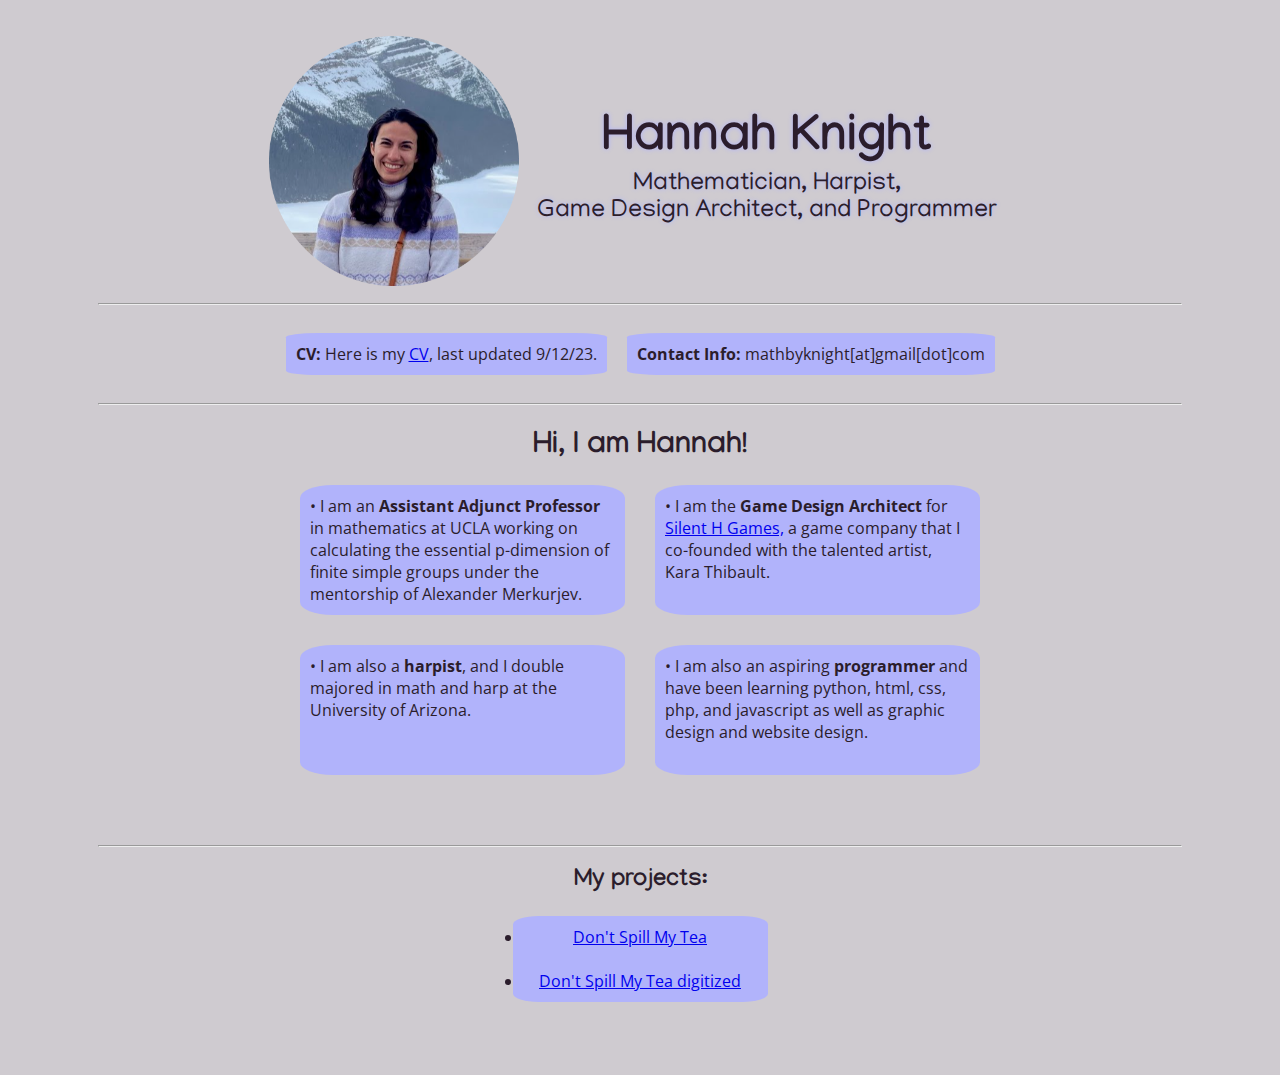
==== index.html @ ef08a3a3 "Fixed grammar" ====
<!DOCTYPE html>
<html lang="en">
    <head>
        <meta charset="UTF-8">
        <meta name="viewport" content="width=device-width, initial-scale=1.0">
        <title>Hannah's Website</title>
        <link
            rel="stylesheet"
            href="./style.css"
        />
        <link rel="preconnect" href="https://fonts.googleapis.com">
        <link rel="preconnect" href="https://fonts.gstatic.com" crossorigin>
        <link href="https://fonts.googleapis.com/css2?family=Manjari:wght@400;700&display=swap" rel="stylesheet">
        <link href="https://fonts.googleapis.com/css2?family=Open+Sans:ital,wght@0,300..800;1,300..800&display=swap" rel="stylesheet">
    </head>

    <body>
       <table class="center-table shadowed manjari">
            <tr>
                <td style="width:fit-content; margin-right:0"><img src="./assets/images/website_photo_circle.png" style="width: min(42vw, 250px)" /></td>
                <td style="width:fit-content; padding: 15px; margin-left:0; text-align:center"> 
                    <h1 style="font-size: min(50px,7vw); margin-bottom:0">Hannah Knight </h1>
                     <p style="margin-top:0; font-size: min(25px, 4vw)">Mathematician, Harpist,
                    <br>Game Design Architect, and Programmer</p>
                </td>
            </tr>
        </table>
        <hr>

        <div id="info">
        
        <p class="center-text light-background" style="min-width: 160px"> <span style="font-weight: bold">CV:</span> Here is my <a href="./public/cv.html">CV</a>, 
            last updated 9/12/23.</p>
            
        <p class="center-text light-background"style="min-width: 250px"> <span style="font-weight: bold">Contact Info:</span> mathbyknight[at]gmail[dot]com</p>

         </div>

        <hr>
        
        <h2 class="manjari" style="font-size: min(30px, 7vw); margin-bottom:0; text-align: center">Hi, I am Hannah! </h2>
        <div id="intro">
            <p class="light-background">&#x2022; I am an <span class="emph">Assistant Adjunct Professor</span> in mathematics at UCLA working 
                on calculating the essential p-dimension of finite simple groups under 
                the mentorship of Alexander Merkurjev. </p>
            <p class="light-background">&#x2022; I am the <span class="emph">Game Design Architect</span> for 
                <a href = "https://www.silenthgames.com/"> Silent H Games,</a> 
                a game company that I co-founded with the talented artist, Kara Thibault. </p>
            <p class="light-background">&#x2022; I am also a <span class="emph">harpist</span>, and I double majored in math and harp
                at the University of Arizona.</p>
            <p class="light-background">&#x2022; I am also an aspiring <span class="emph">programmer</span> and have been learning python, html, css, php, and javascript as well as graphic design and website design.</p>
            </p>
        </div>

         <hr>
    

        

        <div class="center-text" style="width:fit-content; margin-left: auto; margin-right: auto">
        <h2 class="manjari" style="min-width: 275px"> My projects: </h2>
            <div class="light-background" style="margin-bottom: 40px">
                <li><a href="https://silenthgames.bigcartel.com/product/don-t-spill-my-tea">Don't Spill My Tea</a></li>
                <br>
                <li><a href="./public/teapot_game_project.html">Don't Spill My Tea digitized</a></li>
            </div>
        </div>

    </body>





</html>
---- style.css ----
body {padding-top: 25px; padding-right: 7vw; padding-bottom: 25px; padding-left: 7vw; 
    background-color: #cfcbd0; color: #2B1D2C; font-size: 16px; font-family: Open Sans}

table.center-table {margin-left: auto; margin-right: auto} 

.center-text {text-align: center}  

ul.center-ul {
    text-align: left;
  }
 

.light-background {
    padding: 10px;
    background-color: rgb(177, 179, 251);
    border-radius: 10%;
    margin: 10px;
}

.manjari {
    font-family: 'Manjari', cursive;
}
.shadowed {
    text-shadow: 0 0 5px rgb(177, 179, 251);
}

.emph {
    font-weight: bold;
}

@media (min-width: 700px) { 
    #info {
    display: flex;
    justify-content: center;
    margin-left: auto;
    margin-right: auto;
    padding: 10px;
    }
}

@media (max-width: 700px) { 
    #info {
    display: grid;
    justify-content: center;
    margin-left: auto;
    margin-right: auto;
    padding: 5px;
    }
}

@media (max-width: 800px) {
    #intro {
    margin-left: auto;
    margin-right: auto;
    padding: 5px;
    min-width: 275px;
    max-width: 340px;
    border-radius:5%;
    }
    hr {
    min-width: 275px;
    }
}


@media (min-width: 800px) {
    #intro {
        display: grid;
        grid-template-columns: 1fr 1fr;
        grid-template-rows: 1fr 1fr;
        gap: 10px;
        justify-content: center;
        margin-left: auto;
        margin-right: auto;
        padding: 10px;
        max-width: 700px;
        }
}
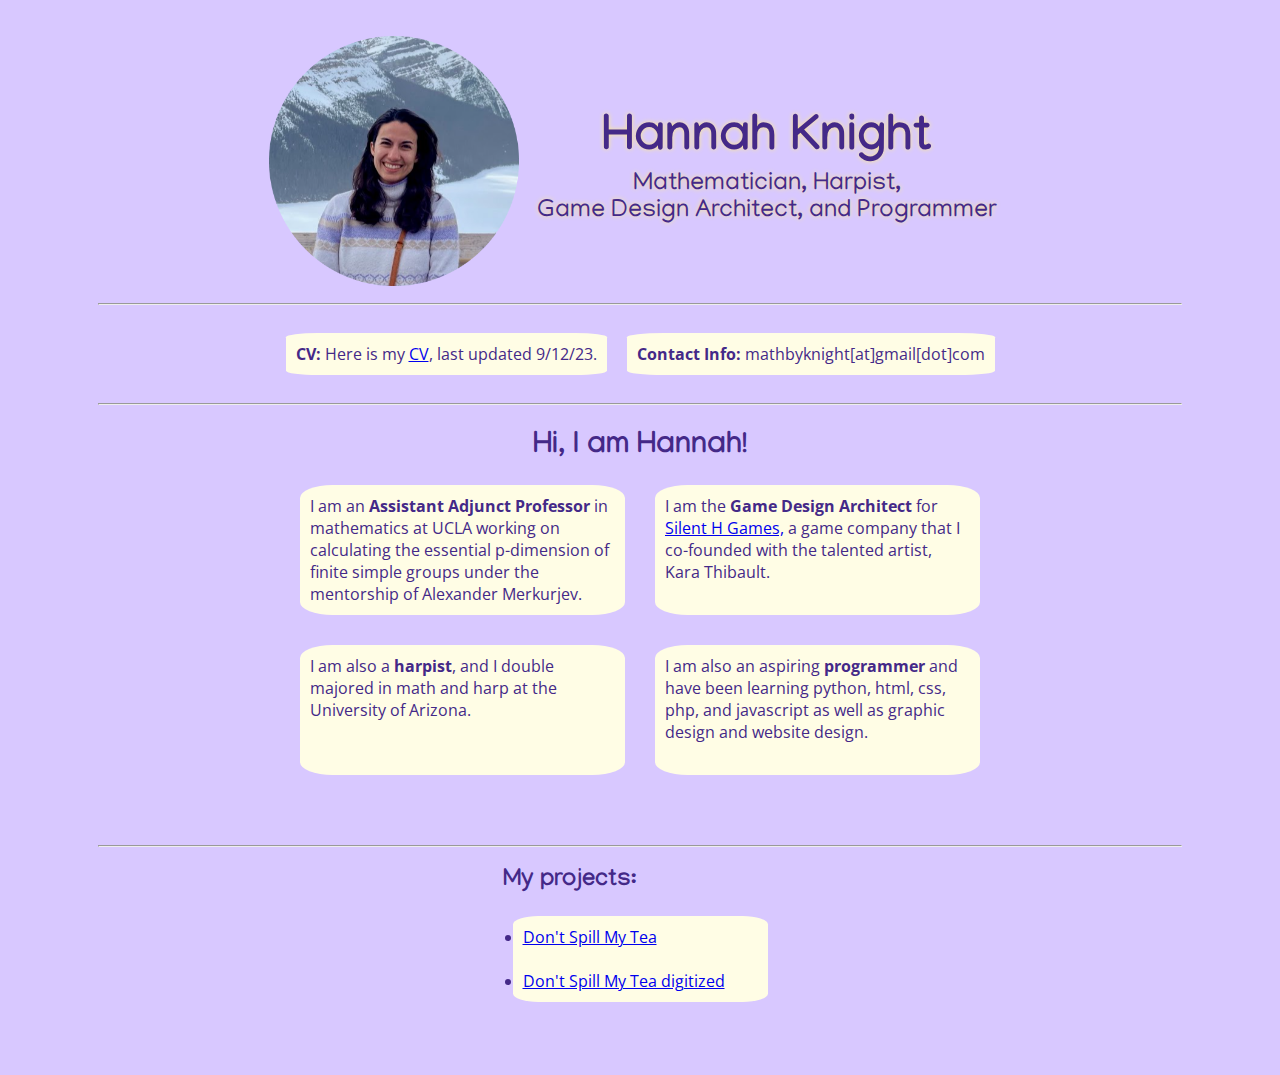
==== commit 40f4ecd4: "Update index.html" ====
--- a/index.html
+++ b/index.html
@@ -29,10 +29,10 @@
 
         <div id="info">
         
-        <p class="center-text light-background" style="min-width: 160px"> <span style="font-weight: bold">CV:</span> Here is my <a href="./public/cv.html">CV</a>, 
+        <p class="light-background" style="min-width: 160px"> <span style="font-weight: bold">CV:</span> Here is my <a href="./public/cv.html">CV</a>, 
             last updated 9/12/23.</p>
             
-        <p class="center-text light-background"style="min-width: 250px"> <span style="font-weight: bold">Contact Info:</span> mathbyknight[at]gmail[dot]com</p>
+        <p class="light-background"style="min-width: 250px"> <span style="font-weight: bold">Contact Info:</span> mathbyknight[at]gmail[dot]com</p>
 
          </div>
 
@@ -40,15 +40,15 @@
         
         <h2 class="manjari" style="font-size: min(30px, 7vw); margin-bottom:0; text-align: center">Hi, I am Hannah! </h2>
         <div id="intro">
-            <p class="light-background">&#x2022; I am an <span class="emph">Assistant Adjunct Professor</span> in mathematics at UCLA working 
+            <p class="light-background">I am an <span class="emph">Assistant Adjunct Professor</span> in mathematics at UCLA working 
                 on calculating the essential p-dimension of finite simple groups under 
                 the mentorship of Alexander Merkurjev. </p>
-            <p class="light-background">&#x2022; I am the <span class="emph">Game Design Architect</span> for 
+            <p class="light-background">I am the <span class="emph">Game Design Architect</span> for 
                 <a href = "https://www.silenthgames.com/"> Silent H Games,</a> 
                 a game company that I co-founded with the talented artist, Kara Thibault. </p>
-            <p class="light-background">&#x2022; I am also a <span class="emph">harpist</span>, and I double majored in math and harp
+            <p class="light-background">I am also a <span class="emph">harpist</span>, and I double majored in math and harp
                 at the University of Arizona.</p>
-            <p class="light-background">&#x2022; I am also an aspiring <span class="emph">programmer</span> and have been learning python, html, css, php, and javascript as well as graphic design and website design.</p>
+            <p class="light-background">I am also an aspiring <span class="emph">programmer</span> and have been learning python, html, css, php, and javascript as well as graphic design and website design.</p>
             </p>
         </div>
 
@@ -57,7 +57,7 @@
 
         
 
-        <div class="center-text" style="width:fit-content; margin-left: auto; margin-right: auto">
+        <div style="width:fit-content; margin-left: auto; margin-right: auto">
         <h2 class="manjari" style="min-width: 275px"> My projects: </h2>
             <div class="light-background" style="margin-bottom: 40px">
                 <li><a href="https://silenthgames.bigcartel.com/product/don-t-spill-my-tea">Don't Spill My Tea</a></li>
@@ -72,4 +72,4 @@
 
 
 
-</html>+</html>
--- a/style.css
+++ b/style.css
@@ -1,5 +1,5 @@
 body {padding-top: 25px; padding-right: 7vw; padding-bottom: 25px; padding-left: 7vw; 
-    background-color: #cfcbd0; color: #2B1D2C; font-size: 16px; font-family: Open Sans}
+    background-color: rgb(216,200,255); color: rgb(68,41,136); font-size: 16px; font-family: Open Sans}
 
 table.center-table {margin-left: auto; margin-right: auto} 
 
@@ -12,7 +12,7 @@
 
 .light-background {
     padding: 10px;
-    background-color: rgb(177, 179, 251);
+    background-color: rgb(255,253,229);
     border-radius: 10%;
     margin: 10px;
 }
@@ -21,7 +21,7 @@
     font-family: 'Manjari', cursive;
 }
 .shadowed {
-    text-shadow: 0 0 5px rgb(177, 179, 251);
+    text-shadow: 0 0 5px rgb(255,236,134);
 }
 
 .emph {
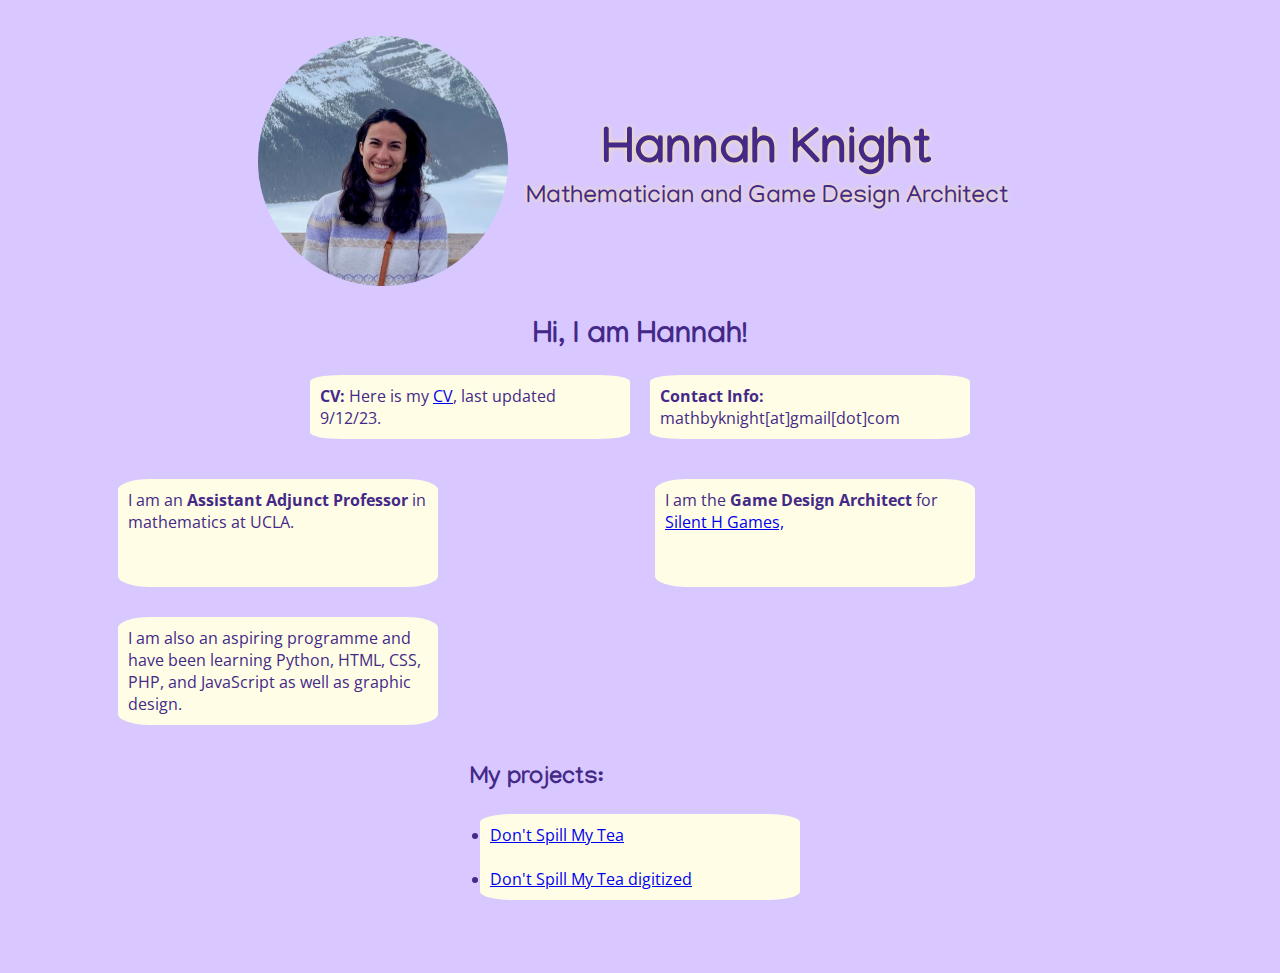
==== commit 023d7aab: "Update index.html" ====
--- a/index.html
+++ b/index.html
@@ -20,12 +20,12 @@
                 <td style="width:fit-content; margin-right:0"><img src="./assets/images/website_photo_circle.png" style="width: min(42vw, 250px)" /></td>
                 <td style="width:fit-content; padding: 15px; margin-left:0; text-align:center"> 
                     <h1 style="font-size: min(50px,7vw); margin-bottom:0">Hannah Knight </h1>
-                     <p style="margin-top:0; font-size: min(25px, 4vw)">Mathematician, Harpist,
-                    <br>Game Design Architect, and Programmer</p>
+                     <p style="margin-top:0; font-size: min(25px, 4vw)">Mathematician and Game Design Architect</p>
                 </td>
             </tr>
         </table>
-        <hr>
+
+        <h2 class="manjari" style="font-size: min(30px, 7vw); margin-bottom:0; text-align: center">Hi, I am Hannah! </h2>
 
         <div id="info">
         
@@ -36,26 +36,15 @@
 
          </div>
 
-        <hr>
-        
-        <h2 class="manjari" style="font-size: min(30px, 7vw); margin-bottom:0; text-align: center">Hi, I am Hannah! </h2>
+    
         <div id="intro">
-            <p class="light-background">I am an <span class="emph">Assistant Adjunct Professor</span> in mathematics at UCLA working 
-                on calculating the essential p-dimension of finite simple groups under 
-                the mentorship of Alexander Merkurjev. </p>
+            <p class="light-background">I am an <span class="emph">Assistant Adjunct Professor</span> in mathematics at UCLA. </p>
             <p class="light-background">I am the <span class="emph">Game Design Architect</span> for 
-                <a href = "https://www.silenthgames.com/"> Silent H Games,</a> 
-                a game company that I co-founded with the talented artist, Kara Thibault. </p>
-            <p class="light-background">I am also a <span class="emph">harpist</span>, and I double majored in math and harp
-                at the University of Arizona.</p>
-            <p class="light-background">I am also an aspiring <span class="emph">programmer</span> and have been learning python, html, css, php, and javascript as well as graphic design and website design.</p>
+                <a href = "https://www.silenthgames.com/"> Silent H Games,</a></p>
+            <p class="light-background">I am also an aspiring programme and have been learning Python, HTML, CSS, PHP, and JavaScript as well as graphic design.</p>
             </p>
         </div>
 
-         <hr>
-    
-
-        
 
         <div style="width:fit-content; margin-left: auto; margin-right: auto">
         <h2 class="manjari" style="min-width: 275px"> My projects: </h2>
--- a/style.css
+++ b/style.css
@@ -15,6 +15,7 @@
     background-color: rgb(255,253,229);
     border-radius: 10%;
     margin: 10px;
+    width: 300px;
 }
 
 .manjari {
@@ -57,9 +58,6 @@
     max-width: 340px;
     border-radius:5%;
     }
-    hr {
-    min-width: 275px;
-    }
 }
 
 
@@ -73,7 +71,6 @@
         margin-left: auto;
         margin-right: auto;
         padding: 10px;
-        max-width: 700px;
         }
 }
 
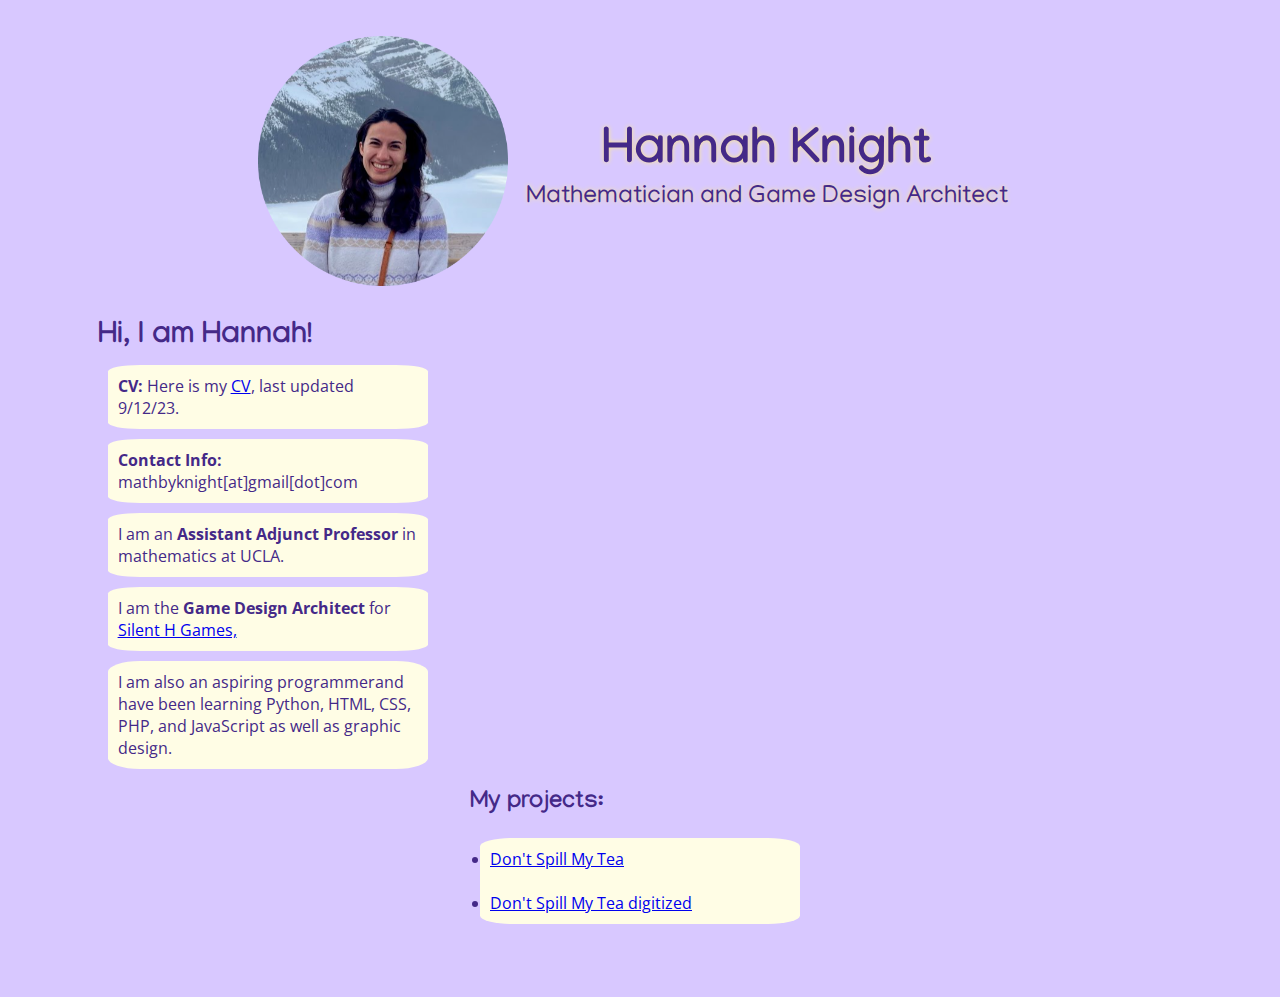
==== commit b5abd0bf: "Update index.html" ====
--- a/index.html
+++ b/index.html
@@ -25,7 +25,7 @@
             </tr>
         </table>
 
-        <h2 class="manjari" style="font-size: min(30px, 7vw); margin-bottom:0; text-align: center">Hi, I am Hannah! </h2>
+        <h2 class="manjari" style="font-size: min(30px, 7vw); margin-bottom:0">Hi, I am Hannah! </h2>
 
         <div id="info">
         
@@ -41,7 +41,7 @@
             <p class="light-background">I am an <span class="emph">Assistant Adjunct Professor</span> in mathematics at UCLA. </p>
             <p class="light-background">I am the <span class="emph">Game Design Architect</span> for 
                 <a href = "https://www.silenthgames.com/"> Silent H Games,</a></p>
-            <p class="light-background">I am also an aspiring programme and have been learning Python, HTML, CSS, PHP, and JavaScript as well as graphic design.</p>
+            <p class="light-background">I am also an aspiring programmerand have been learning Python, HTML, CSS, PHP, and JavaScript as well as graphic design.</p>
             </p>
         </div>
 
--- a/style.css
+++ b/style.css
@@ -30,47 +30,5 @@
 }
 
 @media (min-width: 700px) { 
-    #info {
-    display: flex;
-    justify-content: center;
-    margin-left: auto;
-    margin-right: auto;
-    padding: 10px;
-    }
 }
 
-@media (max-width: 700px) { 
-    #info {
-    display: grid;
-    justify-content: center;
-    margin-left: auto;
-    margin-right: auto;
-    padding: 5px;
-    }
-}
-
-@media (max-width: 800px) {
-    #intro {
-    margin-left: auto;
-    margin-right: auto;
-    padding: 5px;
-    min-width: 275px;
-    max-width: 340px;
-    border-radius:5%;
-    }
-}
-
-
-@media (min-width: 800px) {
-    #intro {
-        display: grid;
-        grid-template-columns: 1fr 1fr;
-        grid-template-rows: 1fr 1fr;
-        gap: 10px;
-        justify-content: center;
-        margin-left: auto;
-        margin-right: auto;
-        padding: 10px;
-        }
-}
-
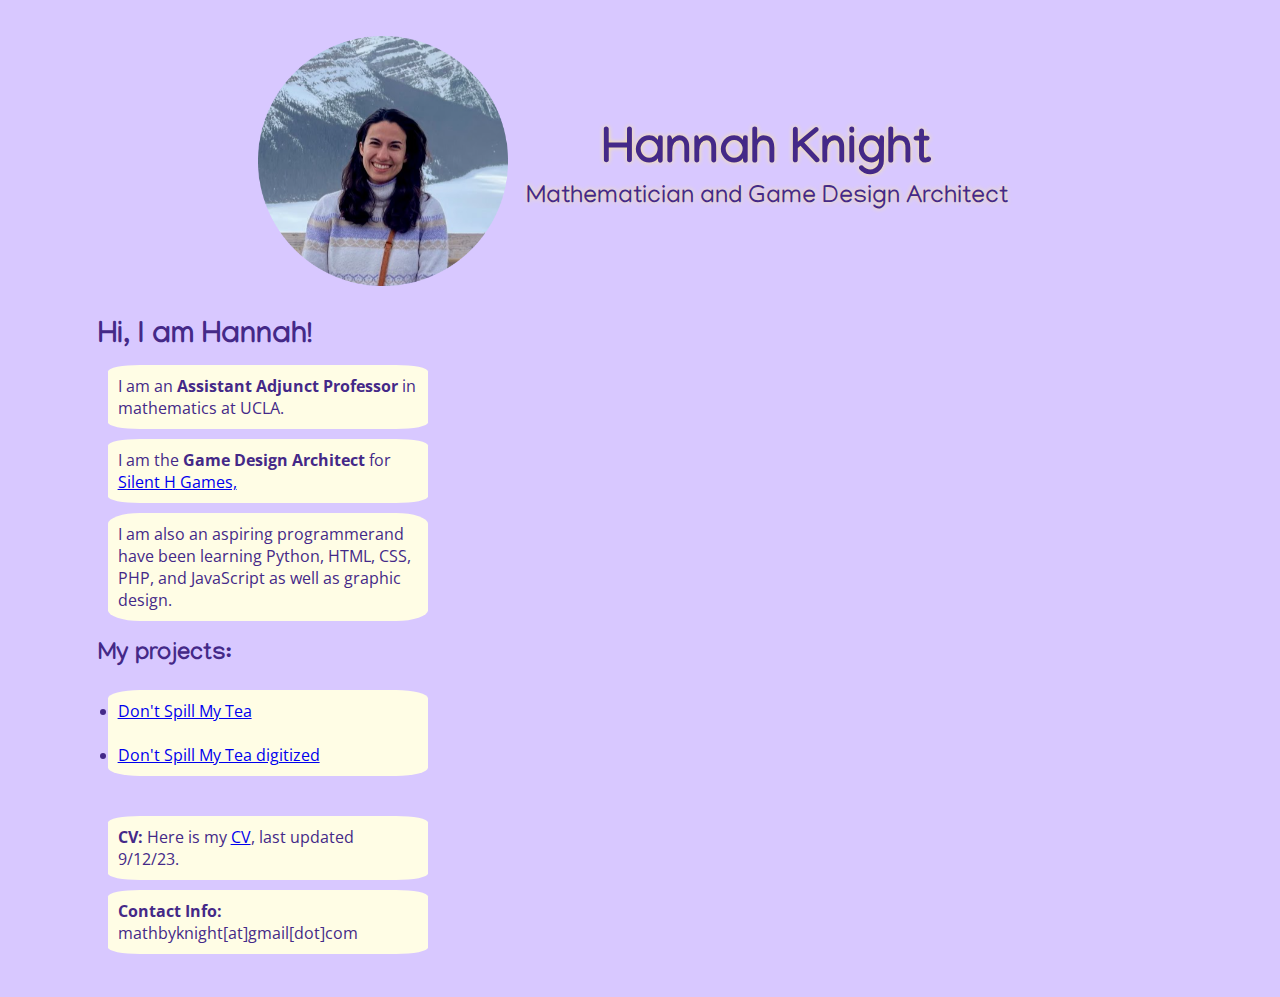
==== commit 40dbbf90: "Update index.html" ====
--- a/index.html
+++ b/index.html
@@ -27,6 +27,22 @@
 
         <h2 class="manjari" style="font-size: min(30px, 7vw); margin-bottom:0">Hi, I am Hannah! </h2>
 
+    
+        <div id="intro">
+            <p class="light-background">I am an <span class="emph">Assistant Adjunct Professor</span> in mathematics at UCLA. </p>
+            <p class="light-background">I am the <span class="emph">Game Design Architect</span> for 
+                <a href = "https://www.silenthgames.com/"> Silent H Games,</a></p>
+            <p class="light-background">I am also an aspiring programmerand have been learning Python, HTML, CSS, PHP, and JavaScript as well as graphic design.</p>
+            </p>
+        </div>
+
+        <h2 class="manjari" style="min-width: 275px"> My projects: </h2>
+            <div class="light-background" style="margin-bottom: 40px">
+                <li><a href="https://silenthgames.bigcartel.com/product/don-t-spill-my-tea">Don't Spill My Tea</a></li>
+                <br>
+                <li><a href="./public/teapot_game_project.html">Don't Spill My Tea digitized</a></li>
+            </div>
+        
         <div id="info">
         
         <p class="light-background" style="min-width: 160px"> <span style="font-weight: bold">CV:</span> Here is my <a href="./public/cv.html">CV</a>, 
@@ -36,25 +52,6 @@
 
          </div>
 
-    
-        <div id="intro">
-            <p class="light-background">I am an <span class="emph">Assistant Adjunct Professor</span> in mathematics at UCLA. </p>
-            <p class="light-background">I am the <span class="emph">Game Design Architect</span> for 
-                <a href = "https://www.silenthgames.com/"> Silent H Games,</a></p>
-            <p class="light-background">I am also an aspiring programmerand have been learning Python, HTML, CSS, PHP, and JavaScript as well as graphic design.</p>
-            </p>
-        </div>
-
-
-        <div style="width:fit-content; margin-left: auto; margin-right: auto">
-        <h2 class="manjari" style="min-width: 275px"> My projects: </h2>
-            <div class="light-background" style="margin-bottom: 40px">
-                <li><a href="https://silenthgames.bigcartel.com/product/don-t-spill-my-tea">Don't Spill My Tea</a></li>
-                <br>
-                <li><a href="./public/teapot_game_project.html">Don't Spill My Tea digitized</a></li>
-            </div>
-        </div>
-
     </body>
 
 
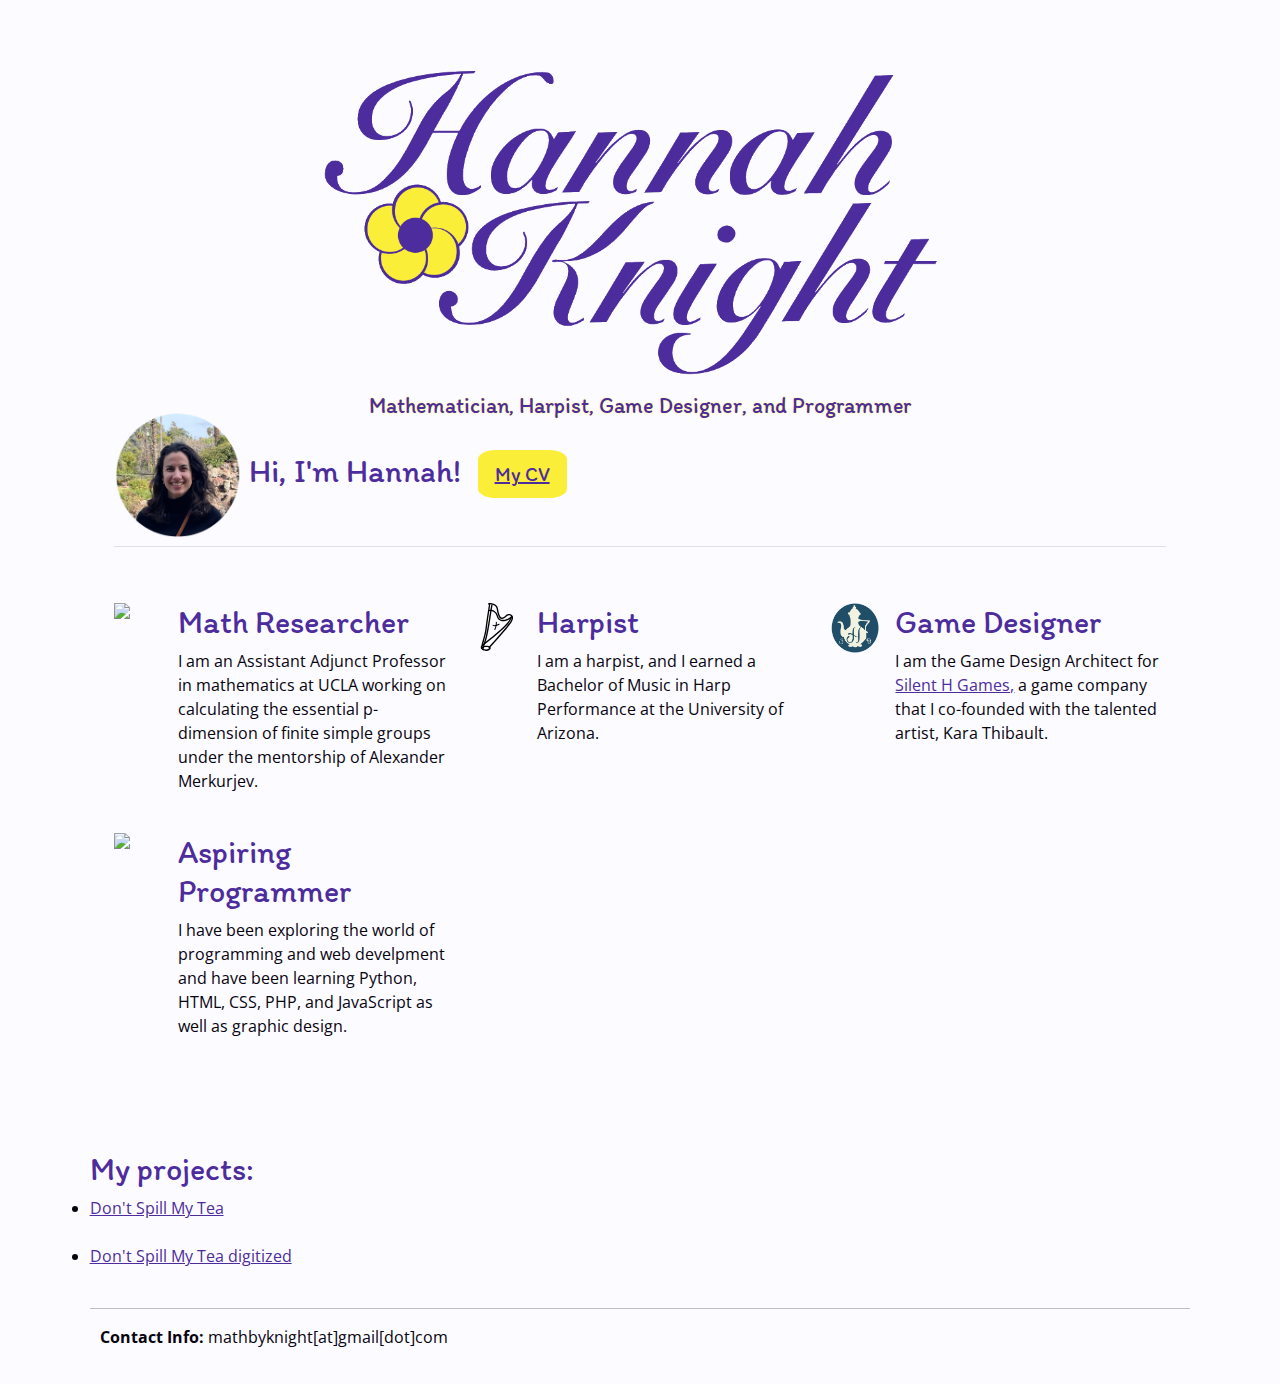
==== commit e3edea50: "Revamp Website" ====
--- a/index.html
+++ b/index.html
@@ -4,58 +4,106 @@
         <meta charset="UTF-8">
         <meta name="viewport" content="width=device-width, initial-scale=1.0">
         <title>Hannah's Website</title>
+        <link href="https://cdn.jsdelivr.net/npm/bootstrap@5.3.3/dist/css/bootstrap.min.css" rel="stylesheet" integrity="sha384-QWTKZyjpPEjISv5WaRU9OFeRpok6YctnYmDr5pNlyT2bRjXh0JMhjY6hW+ALEwIH" crossorigin="anonymous">
         <link
             rel="stylesheet"
             href="./style.css"
         />
         <link rel="preconnect" href="https://fonts.googleapis.com">
         <link rel="preconnect" href="https://fonts.gstatic.com" crossorigin>
-        <link href="https://fonts.googleapis.com/css2?family=Manjari:wght@400;700&display=swap" rel="stylesheet">
-        <link href="https://fonts.googleapis.com/css2?family=Open+Sans:ital,wght@0,300..800;1,300..800&display=swap" rel="stylesheet">
+        <link href="https://fonts.googleapis.com/css2?family=Itim&family=Open+Sans:ital,wght@0,300..800;1,300..800&display=swap" rel="stylesheet">
     </head>
 
     <body>
-       <table class="center-table shadowed manjari">
-            <tr>
-                <td style="width:fit-content; margin-right:0"><img src="./assets/images/website_photo_circle.png" style="width: min(42vw, 250px)" /></td>
-                <td style="width:fit-content; padding: 15px; margin-left:0; text-align:center"> 
-                    <h1 style="font-size: min(50px,7vw); margin-bottom:0">Hannah Knight </h1>
-                     <p style="margin-top:0; font-size: min(25px, 4vw)">Mathematician and Game Design Architect</p>
-                </td>
-            </tr>
-        </table>
+        <img class="logo" src="./assets/images/myLogoFinal.png"/>
+        <div class="sub shadowed"> Mathematician, Harpist, Game Designer, and Programmer </div>
 
-        <h2 class="manjari" style="font-size: min(30px, 7vw); margin-bottom:0">Hi, I am Hannah! </h2>
 
-    
-        <div id="intro">
-            <p class="light-background">I am an <span class="emph">Assistant Adjunct Professor</span> in mathematics at UCLA. </p>
-            <p class="light-background">I am the <span class="emph">Game Design Architect</span> for 
-                <a href = "https://www.silenthgames.com/"> Silent H Games,</a></p>
-            <p class="light-background">I am also an aspiring programmerand have been learning Python, HTML, CSS, PHP, and JavaScript as well as graphic design.</p>
-            </p>
-        </div>
+        <div class="container px-4 py-5" id="hanging-icons">
+            <h2 class="pb-2 border-bottom"><img src="./assets/images/me.png" style="width: 4em" /> Hi, I'm Hannah! <button type="button" class="btn btn-lg btn-color">
+                <a href="./public/cv.html">My CV</a>
+             </button></h2>
+            <div class="row g-4 py-5 row-cols-1 row-cols-lg-3">
+              <div class="col d-flex align-items-start">
+                <div class="icon-square text-body-emphasis d-inline-flex align-items-center justify-content-center fs-4 flex-shrink-0 me-3">
+                    <img src="./assets/images/research.png" style="width: 2em" />
+                </div>
+                <div>
+                  <h3 class="fs-2">Math Researcher</h3>
+                  <p>I am an Assistant Adjunct Professor in mathematics at UCLA working 
+                    on calculating the essential p-dimension of finite simple groups under 
+                    the mentorship of Alexander Merkurjev.</p>
+                </div>
+              </div>
+              <div class="col d-flex align-items-start">
+                <div class="icon-square text-body-emphasis d-inline-flex align-items-center justify-content-center fs-4 flex-shrink-0 me-3">
+                    <svg class="bi" width="2em" height="2em"xmlns="http://www.w3.org/2000/svg" xmlns:xlink="http://www.w3.org/1999/xlink" xmlns:serif="http://www.serif.com/" width="100%" height="100%" viewBox="0 0 122 180" version="1.1" xml:space="preserve" style="fill-rule:evenodd;clip-rule:evenodd;stroke-linejoin:round;stroke-miterlimit:2;">
+                        <g transform="matrix(1.27618,0,0,1.27618,-823.678,-791.389)">
+                            <path d="M733.293,661.505C733.519,660.439 734.57,659.756 735.637,659.983C736.704,660.21 737.386,661.26 737.159,662.327C735.54,669.948 727.83,680.043 717.479,690.561C694.128,714.289 657.441,740.625 652.475,746.212C651.75,747.028 650.5,747.101 649.685,746.376C648.87,745.652 648.796,744.402 649.521,743.586C654.498,737.986 691.257,711.572 714.662,687.788C724.351,677.943 731.777,668.639 733.293,661.505Z"/>
+                            <path d="M680.244,626.956C680.051,627.796 679.234,631.425 678.582,635.419C674.646,659.518 666.514,722.374 658.079,739.243C657.737,739.928 657.849,739.948 654.141,754.78C653.877,755.838 652.803,756.482 651.745,756.218C650.687,755.953 650.042,754.879 650.307,753.821C654.213,738.196 654.183,738.197 654.544,737.476C663.939,718.685 672.799,642.237 675.968,627.666C676.355,625.89 676.808,624.826 677.065,624.506L677.493,624.094L678.039,623.808L678.701,623.693L679.405,623.813C680.432,624.181 680.967,625.313 680.6,626.34C680.517,626.572 680.395,626.779 680.244,626.956ZM678.602,627.646C678.426,627.634 678.248,627.597 678.073,627.535C678.247,627.597 678.424,627.635 678.602,627.646Z"/>
+                            <path d="M670.59,644.295C670.095,644.513 669.513,644.528 668.982,644.289L668.369,643.857L667.942,643.181L667.823,642.31L667.911,641.875L668.119,641.429L668.401,641.077L668.776,640.785L669.842,640.41C671.858,639.951 679.201,638.978 686.026,643.385C690.467,646.252 694.753,651.405 697.059,660.628C698.118,664.863 701.534,667.839 706.222,669.035C713.939,671.004 724.875,668.275 735.52,658.813C736.336,658.088 737.586,658.162 738.311,658.977C739.035,659.792 738.962,661.042 738.147,661.767C726.234,672.356 713.88,675.068 705.244,672.865C699.03,671.279 694.628,667.2 693.225,661.587C691.245,653.67 687.694,649.167 683.882,646.706C678.329,643.12 672.358,643.891 670.717,644.264C670.676,644.273 670.629,644.285 670.59,644.295ZM671.613,643.26C671.825,642.788 671.812,642.348 671.698,641.957C671.814,642.374 671.795,642.832 671.613,643.26ZM671.584,641.65C671.425,641.298 671.146,640.928 670.606,640.685C671.054,640.887 671.391,641.236 671.584,641.65Z"/>
+                            <path d="M649.696,750.534C649.882,751.507 649.969,752.668 649.645,753.962C649.381,755.02 648.307,755.665 647.249,755.4C646.19,755.136 645.546,754.062 645.811,753.003C646.057,752.018 645.801,751.176 645.65,750.559C645.518,750.018 645.432,749.559 645.426,749.203L645.502,748.498L645.719,747.922L646.05,747.446L646.487,747.063L647.044,746.779L647.788,746.613C648.163,746.577 648.685,746.595 649.394,746.721C650.467,746.912 651.184,747.939 650.993,749.013C650.864,749.742 650.349,750.307 649.696,750.534Z"/>
+                            <path d="M673.839,750.436C673.85,750.441 673.861,750.446 673.873,750.451C674.869,750.894 675.319,752.063 674.876,753.059C672.612,758.154 667.897,760.419 662.903,760.854C658.165,761.266 653.219,759.994 650.217,758.198C647.788,756.744 646.599,754.805 646.692,753.139C646.743,752.228 647.112,751.304 647.965,750.45C650.993,747.423 658.34,745.217 664.557,745.797C668.523,746.167 671.973,747.672 673.839,750.436ZM670.595,752.689C669.376,750.786 666.895,749.985 664.189,749.733C659.181,749.265 653.199,750.807 650.76,753.245C650.726,753.28 650.684,753.334 650.657,753.371C650.706,753.456 650.841,753.685 650.967,753.822C651.288,754.169 651.727,754.495 652.247,754.806C654.685,756.265 658.712,757.25 662.56,756.916C665.718,756.641 668.792,755.46 670.595,752.689Z"/>
+                            <g transform="matrix(1,0,0,1,-3.48131,-1.29225)">
+                                <path d="M672.742,750.237C672.955,750.017 675.713,747.173 678.886,743.696C693.849,727.299 730.131,686.123 736.344,675.25C740.46,668.046 740.646,663.323 738.603,660.51C737.211,658.595 734.846,657.748 732.512,657.661C730.156,657.573 727.777,658.244 726.378,659.644C722.653,663.368 719.411,665.765 716.602,667.047C713.354,668.53 710.579,668.606 708.192,667.648C705.472,666.556 703.178,664.013 701.335,660.159C698.9,655.068 697.147,647.556 695.645,638.543C693.859,627.829 682.04,625.417 676.164,625.371C675.531,625.366 674.875,625.423 674.386,625.481C673.82,626.373 672.642,626.665 671.722,626.129L671.021,625.557L670.566,624.736L670.478,624.253L670.505,623.745L670.838,622.91L671.234,622.456L671.766,622.09C672.129,621.897 672.731,621.695 673.544,621.575C676.211,621.18 682.022,621.451 687.468,623.686C693.088,625.992 698.284,630.333 699.544,637.893C700.972,646.461 702.587,653.614 704.901,658.454C706.225,661.222 707.71,663.195 709.664,663.979C711.171,664.584 712.91,664.387 714.96,663.451C717.448,662.316 720.284,660.147 723.583,656.849C725.667,654.764 729.15,653.58 732.659,653.711C736.192,653.842 739.694,655.288 741.801,658.187C744.422,661.796 745.057,667.968 739.776,677.211C733.503,688.189 696.914,729.804 681.806,746.36C678.759,749.699 676.577,752.027 675.683,752.897L674.771,753.616C673.796,754.103 672.607,753.707 672.12,752.732C671.678,751.849 671.961,750.791 672.742,750.237Z"/>
+                            </g>
+                            <path d="M669.341,625.978C669.272,625.694 669.265,625.391 669.332,625.087C669.512,624.272 669.682,623.779 669.739,623.668L670.064,623.201L670.575,622.806L671.366,622.575L671.882,622.604L672.37,622.764L672.879,623.115L673.248,623.593L673.475,624.263L673.491,624.853C673.377,626.471 671.276,640.045 665.214,680.204C662.728,696.68 664.311,701.816 650.847,746.693C650.534,747.738 649.431,748.332 648.386,748.019C647.341,747.705 646.748,746.602 647.061,745.558C660.414,701.049 658.839,695.954 661.306,679.614C666.293,646.577 668.669,630.534 669.341,625.978Z"/>
+                            <path d="M689.748,677.581C689.497,677.096 689.52,676.492 689.859,676.018C690.341,675.344 691.278,675.189 691.952,675.67L692.322,676.04L692.54,676.44C692.655,676.728 692.78,677.389 692.805,678.353C692.897,681.99 691.968,691.245 688.309,698.565C687.938,699.305 687.037,699.606 686.296,699.235C685.556,698.865 685.256,697.964 685.626,697.223C689.42,689.634 690.078,679.799 689.748,677.581Z"/>
+                            <path d="M681.032,687.166C680.329,686.729 680.113,685.804 680.55,685.101C680.988,684.398 681.913,684.182 682.616,684.619C684.322,685.68 686.883,685.421 689.404,684.849C693.659,683.885 697.826,681.795 698.559,681.429C699.299,681.059 700.201,681.36 700.571,682.1C700.941,682.84 700.64,683.742 699.9,684.112C699.114,684.505 694.636,686.739 690.067,687.775C686.706,688.537 683.307,688.58 681.032,687.166Z"/>
+                        </g>
+                    </svg>
+                </div>
+                <div>
+                  <h3 class="fs-2">Harpist</h3>
+                  <p>I am a harpist, and I earned a Bachelor of Music in Harp Performance at the University of Arizona.
+                </p>
+                </div>
+              </div>
+              <div class="col d-flex align-items-start">
+                <div class="icon-square text-body-emphasis d-inline-flex align-items-center justify-content-center fs-4 flex-shrink-0 me-3">
+                    <img src="./assets/images/shgLogo.png" style="width: 2em" />
+                </div>
+                <div>
+                  <h3 class="fs-2">Game Designer</h3>
+                  <p>I am the Game Design Architect for 
+                    <a href = "https://www.silenthgames.com/"> Silent H Games,</a> 
+                    a game company that I co-founded with the talented artist, Kara Thibault.</p>
+                </div>
+              </div>
+              <div class="col d-flex align-items-start">
+                <div class="icon-square text-body-emphasis d-inline-flex align-items-center justify-content-center fs-4 flex-shrink-0 me-3">
+                    <img src="./assets/images/atComputer.png" style="width: 2em" />
+                </div>
+                <div>
+                  <h3 class="fs-2">Aspiring Programmer</h3>
+                  <p>I have been exploring the world of programming and web develpment and have been learning Python, HTML, CSS, PHP, and JavaScript as well as graphic design.</p>
+                </div>
+              </div>
+            </div>
+          </div>
 
-        <h2 class="manjari" style="min-width: 275px"> My projects: </h2>
+        
+        
+        
+
+        
+        <h2> My projects: </h2>
             <div class="light-background" style="margin-bottom: 40px">
                 <li><a href="https://silenthgames.bigcartel.com/product/don-t-spill-my-tea">Don't Spill My Tea</a></li>
                 <br>
                 <li><a href="./public/teapot_game_project.html">Don't Spill My Tea digitized</a></li>
             </div>
-        
-        <div id="info">
-        
-        <p class="light-background" style="min-width: 160px"> <span style="font-weight: bold">CV:</span> Here is my <a href="./public/cv.html">CV</a>, 
-            last updated 9/12/23.</p>
-            
-        <p class="light-background"style="min-width: 250px"> <span style="font-weight: bold">Contact Info:</span> mathbyknight[at]gmail[dot]com</p>
 
-         </div>
 
+        <hr>
+            <p style="margin: 10px; min-width: 250px"> <span style="font-weight: bold">Contact Info:</span> mathbyknight[at]gmail[dot]com</p>
+    
+
+        <!-- <script src="https://cdn.jsdelivr.net/npm/bootstrap@5.3.3/dist/js/bootstrap.bundle.min.js" integrity="sha384-YvpcrYf0tY3lHB60NNkmXc5s9fDVZLESaAA55NDzOxhy9GkcIdslK1eN7N6jIeHz" crossorigin="anonymous"></script> -->
     </body>
 
 
 
 
 
-</html>
+</html>--- a/style.css
+++ b/style.css
@@ -1,34 +1,54 @@
 body {padding-top: 25px; padding-right: 7vw; padding-bottom: 25px; padding-left: 7vw; 
-    background-color: rgb(216,200,255); color: rgb(68,41,136); font-size: 16px; font-family: Open Sans}
+    background-color: rgb(252,251,255); color: rgb(7,4,15); font-size: 16px; font-family: Open Sans}
 
-table.center-table {margin-left: auto; margin-right: auto} 
-
-.center-text {text-align: center}  
-
-ul.center-ul {
-    text-align: left;
-  }
- 
-
-.light-background {
-    padding: 10px;
-    background-color: rgb(255,253,229);
-    border-radius: 10%;
-    margin: 10px;
-    width: 300px;
+h1, h2 {
+    font-family: 'Itim', cursive;
+    color: rgb(77,44,157);
 }
 
-.manjari {
-    font-family: 'Manjari', cursive;
+h3 {
+    font-family: 'Itim', cursive;
+    color: rgb(77,44,157);
 }
+
+.logo {
+    width: 70%;
+    margin-left:15%;
+    margin-right:15%;
+}
+
+.sub {
+    font-family: 'Itim', cursive;
+    color: rgb(77,44,157);
+    text-align: center;
+    font-size: 22px;
+    padding-right: 25%;
+    padding-left: 25%;
+    margin-bottom: -60px;
+}
+
+.btn-color {
+    background-color: rgb(251,238,56);
+    border-radius: 20%;
+    margin: 10px;
+}
+
+a {
+    color: rgb(77,44,157);
+}
+
 .shadowed {
-    text-shadow: 0 0 5px rgb(255,236,134);
+    text-shadow: 0 0 1.6px rgb(251,238,56);
 }
 
 .emph {
     font-weight: bold;
 }
 
-@media (min-width: 700px) { 
+@media (max-width:460px) {
+    .sub {
+        margin-bottom: -30px;
+    }
 }
 
+
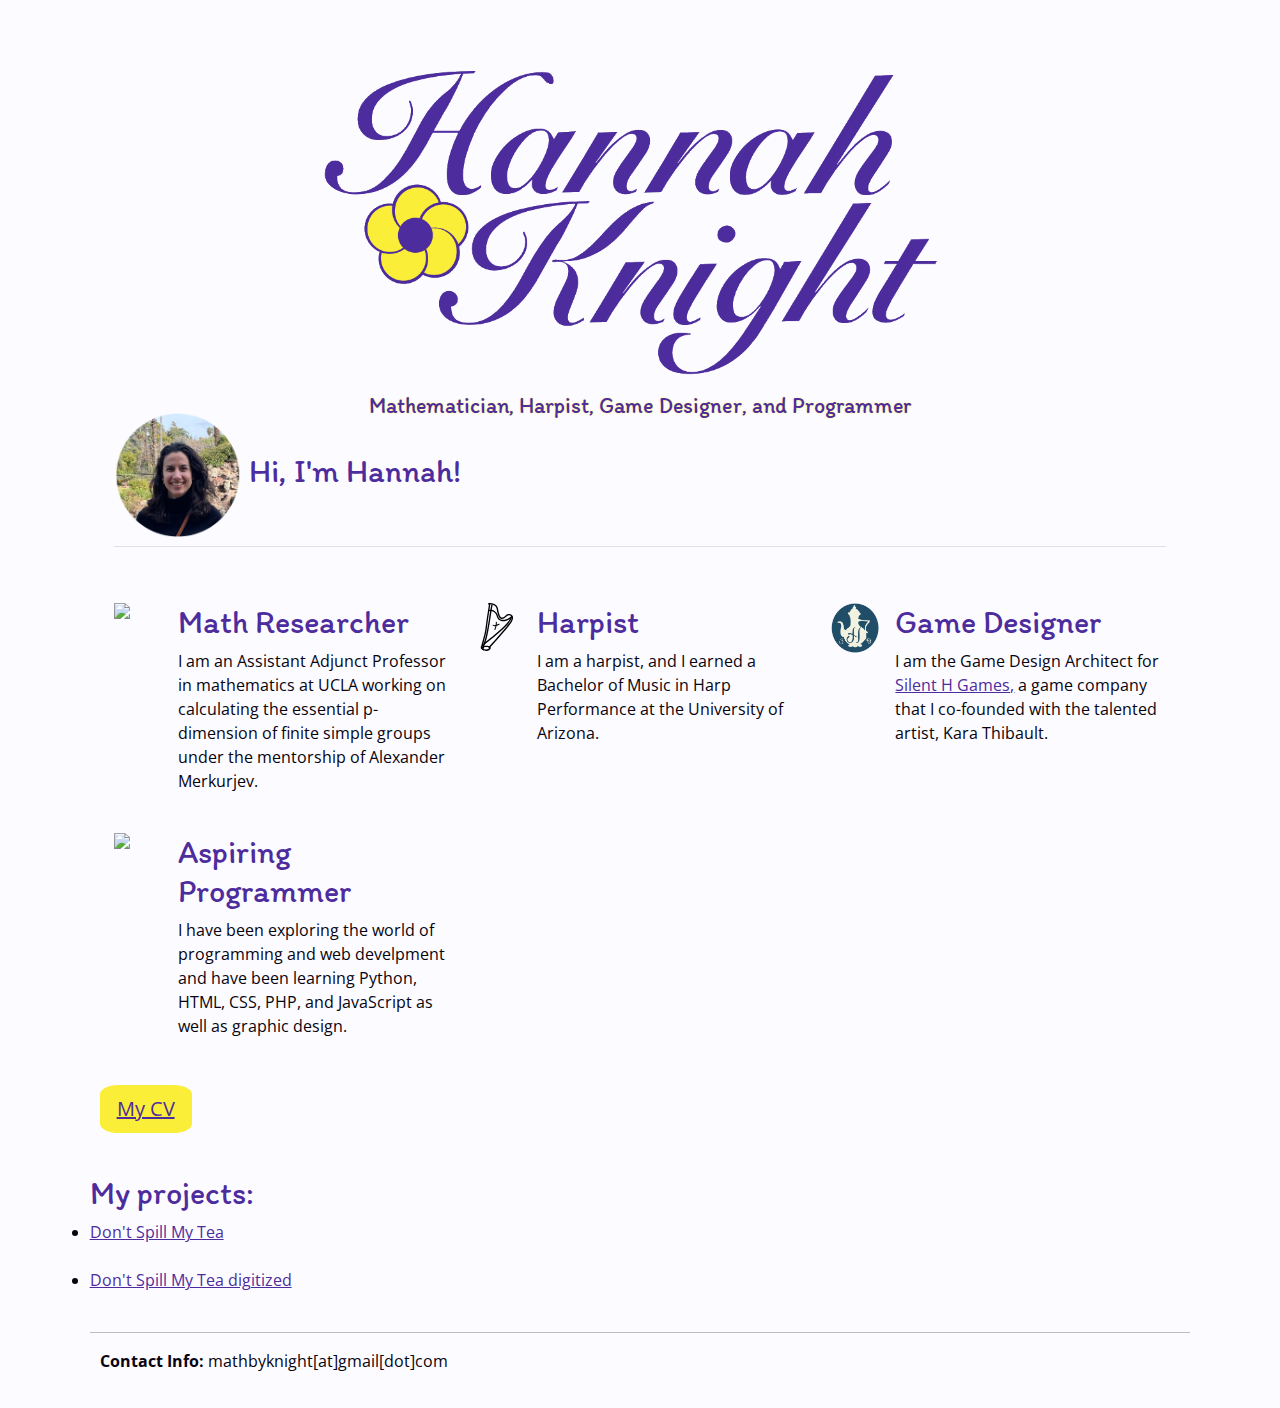
==== commit fa62bea6: "Move CV" ====
--- a/index.html
+++ b/index.html
@@ -20,9 +20,7 @@
 
 
         <div class="container px-4 py-5" id="hanging-icons">
-            <h2 class="pb-2 border-bottom"><img src="./assets/images/me.png" style="width: 4em" /> Hi, I'm Hannah! <button type="button" class="btn btn-lg btn-color">
-                <a href="./public/cv.html">My CV</a>
-             </button></h2>
+            <h2 class="pb-2 border-bottom"><img src="./assets/images/me.png" style="width: 4em" /> Hi, I'm Hannah! </h2>
             <div class="row g-4 py-5 row-cols-1 row-cols-lg-3">
               <div class="col d-flex align-items-start">
                 <div class="icon-square text-body-emphasis d-inline-flex align-items-center justify-content-center fs-4 flex-shrink-0 me-3">
@@ -83,7 +81,9 @@
           </div>
 
         
-        
+          <button type="button" class="btn btn-lg btn-color">
+            <a href="./public/cv.html">My CV</a>
+         </button>
         
 
         
--- a/style.css
+++ b/style.css
@@ -31,6 +31,7 @@
     background-color: rgb(251,238,56);
     border-radius: 20%;
     margin: 10px;
+    margin-top: -100px;
 }
 
 a {
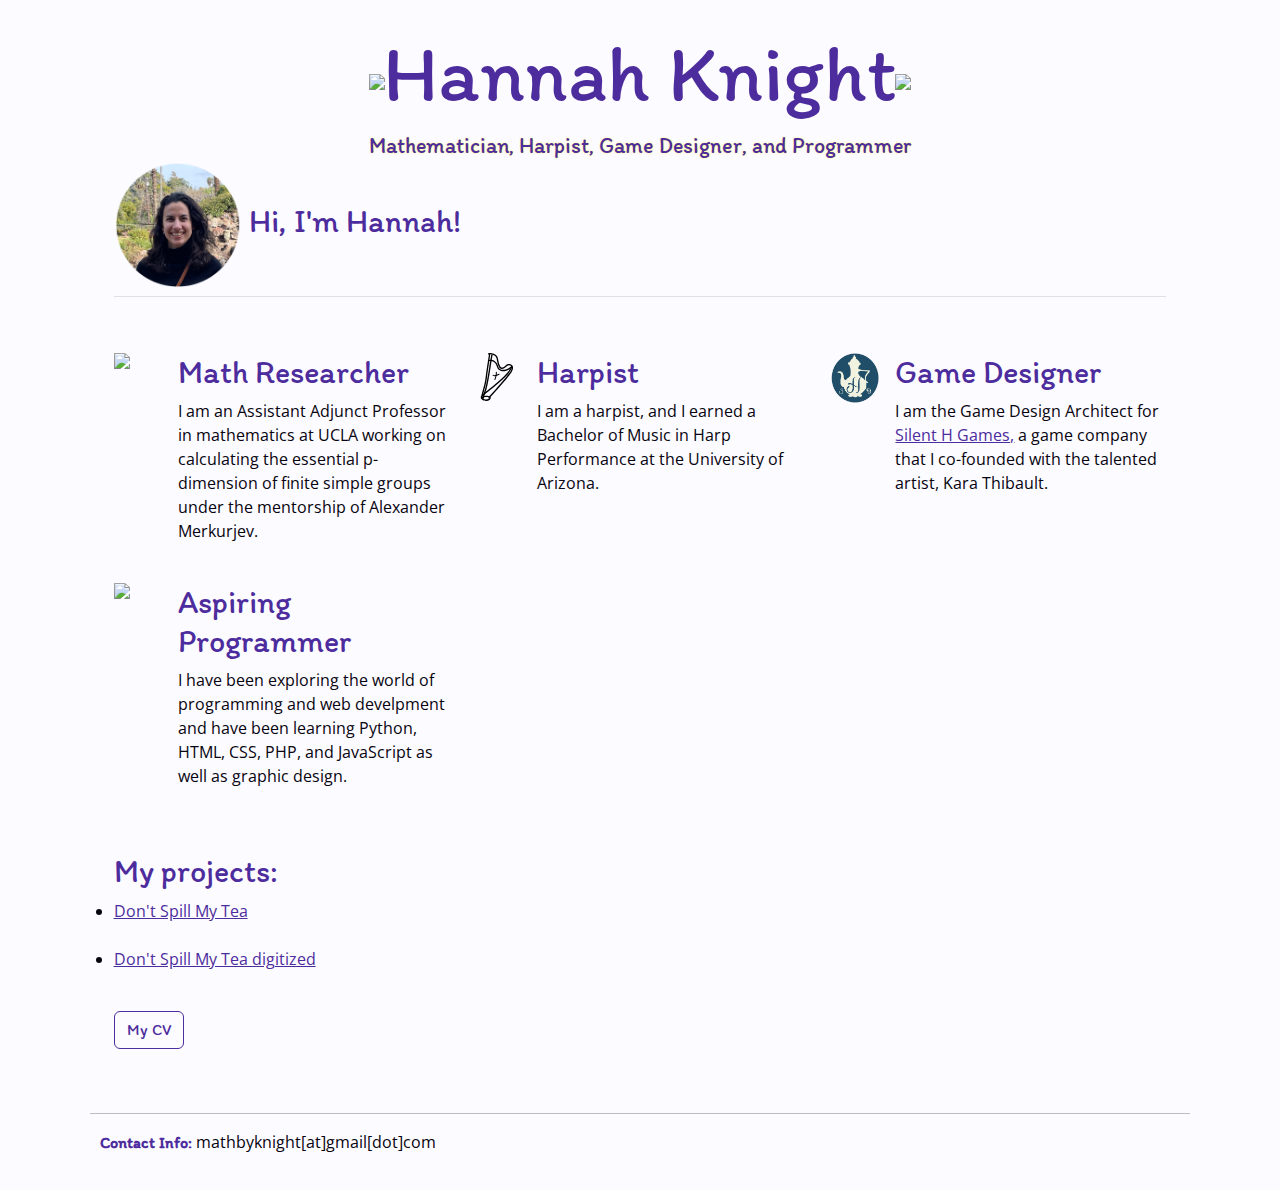
==== commit 1dd1a421: "Add files via upload" ====
--- a/index.html
+++ b/index.html
@@ -15,7 +15,9 @@
     </head>
 
     <body>
-        <img class="logo" src="./assets/images/myLogoFinal.png"/>
+        <h1 class="title"> <span class="flower-span"> <img class="flower left" src="./assets/images/flower.png"/></span> Hannah Knight 
+          <span class="flower-span"><img class="flower" src="./assets/images/flower.png"/></span></h1>
+        
         <div class="sub shadowed"> Mathematician, Harpist, Game Designer, and Programmer </div>
 
 
@@ -78,25 +80,23 @@
                 </div>
               </div>
             </div>
+
+            <h2> My projects: </h2>
+              <div class="light-background" style="margin-bottom: 40px">
+                  <li><a href="https://silenthgames.bigcartel.com/product/don-t-spill-my-tea">Don't Spill My Tea</a></li>
+                  <br>
+                  <li><a href="./public/teapot_game_project.html">Don't Spill My Tea digitized</a></li>
+              </div>
+            <button type="button" class="btn btn-outline-dark btn-color">
+              <a href="./public/cv.html" class="cv">My CV</a>
+            </button>
           </div>
 
         
-          <button type="button" class="btn btn-lg btn-color">
-            <a href="./public/cv.html">My CV</a>
-         </button>
-        
-
-        
-        <h2> My projects: </h2>
-            <div class="light-background" style="margin-bottom: 40px">
-                <li><a href="https://silenthgames.bigcartel.com/product/don-t-spill-my-tea">Don't Spill My Tea</a></li>
-                <br>
-                <li><a href="./public/teapot_game_project.html">Don't Spill My Tea digitized</a></li>
-            </div>
-
+          
 
         <hr>
-            <p style="margin: 10px; min-width: 250px"> <span style="font-weight: bold">Contact Info:</span> mathbyknight[at]gmail[dot]com</p>
+            <p style="margin: 10px; min-width: 250px"> <span class="contact-title">Contact Info:</span> mathbyknight[at]gmail[dot]com</p>
     
 
         <!-- <script src="https://cdn.jsdelivr.net/npm/bootstrap@5.3.3/dist/js/bootstrap.bundle.min.js" integrity="sha384-YvpcrYf0tY3lHB60NNkmXc5s9fDVZLESaAA55NDzOxhy9GkcIdslK1eN7N6jIeHz" crossorigin="anonymous"></script> -->
--- a/style.css
+++ b/style.css
@@ -11,10 +11,15 @@
     color: rgb(77,44,157);
 }
 
-.logo {
-    width: 70%;
-    margin-left:15%;
-    margin-right:15%;
+.title {
+    font-size: 5em;
+    text-align: center;
+
+}
+
+.flower {
+    width: 100px;
+    margin: -20px;
 }
 
 .sub {
@@ -24,14 +29,27 @@
     font-size: 22px;
     padding-right: 25%;
     padding-left: 25%;
-    margin-bottom: -60px;
+    margin-bottom: -50px;
 }
 
 .btn-color {
-    background-color: rgb(251,238,56);
-    border-radius: 20%;
-    margin: 10px;
-    margin-top: -100px;
+    font-family: 'Itim', cursive;
+    border-color: rgb(77,44,157);
+}
+
+.btn-color:hover {
+    background-color:rgb(205,205,211);
+    border-color: rgb(77,44,157)
+  }
+
+.cv {
+    text-decoration: none;
+}
+
+.contact-title {
+    font-family: 'Itim', cursive;
+    color: rgb(77,44,157);
+    font-weight: bold;
 }
 
 a {
@@ -48,8 +66,30 @@
 
 @media (max-width:460px) {
     .sub {
-        margin-bottom: -30px;
+        margin-bottom: -20px;
     }
 }
 
+@media (max-width:800px) and (min-width:668px) {
+    .sub {
+        margin-bottom: -20px;
+    }
+}
 
+@media(max-width:411px) and (min-width:355px) {
+    .flower {
+        margin-left: 10px;
+        margin-right: 10px;
+    }
+}
+
+@media(max-width:800px) and (min-width:688px) {
+    h1 { 
+        width: 80%;
+        margin-left:10%;
+        margin-right:10%;
+    }
+
+}
+
+
